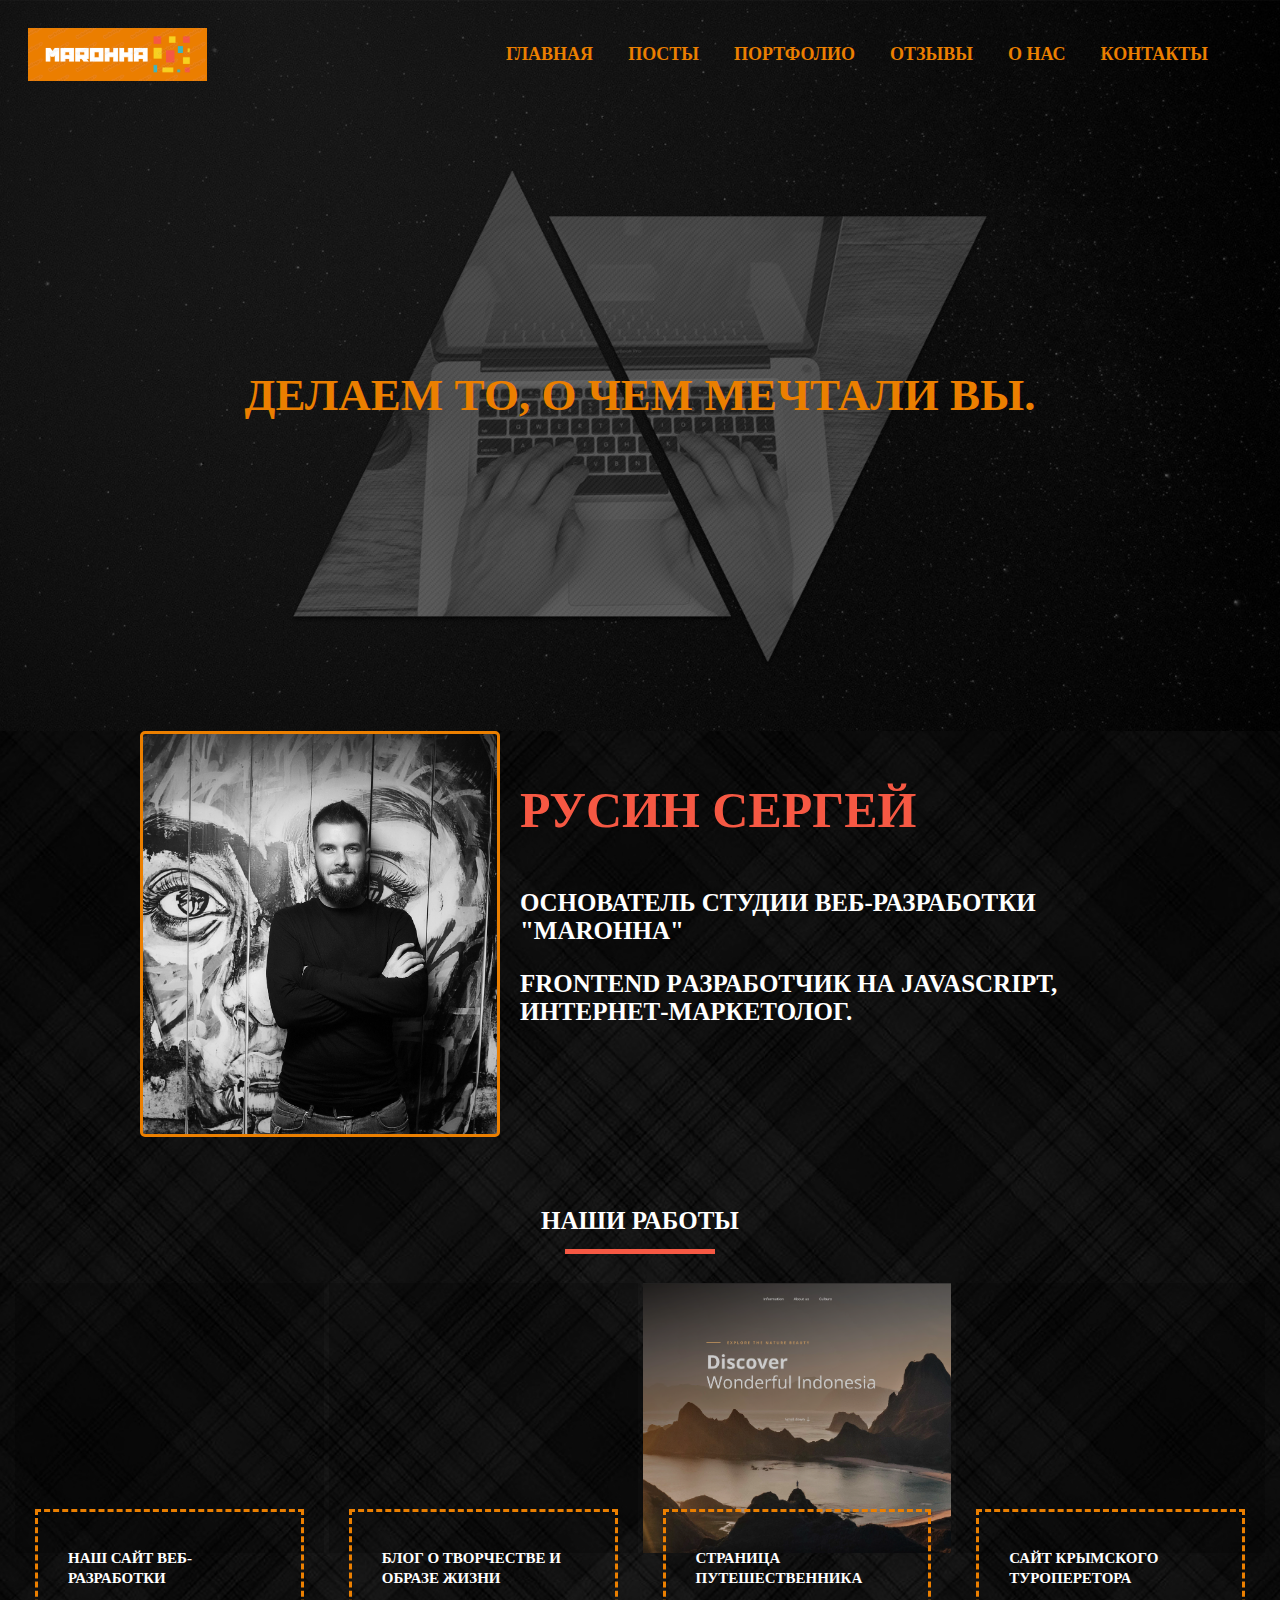
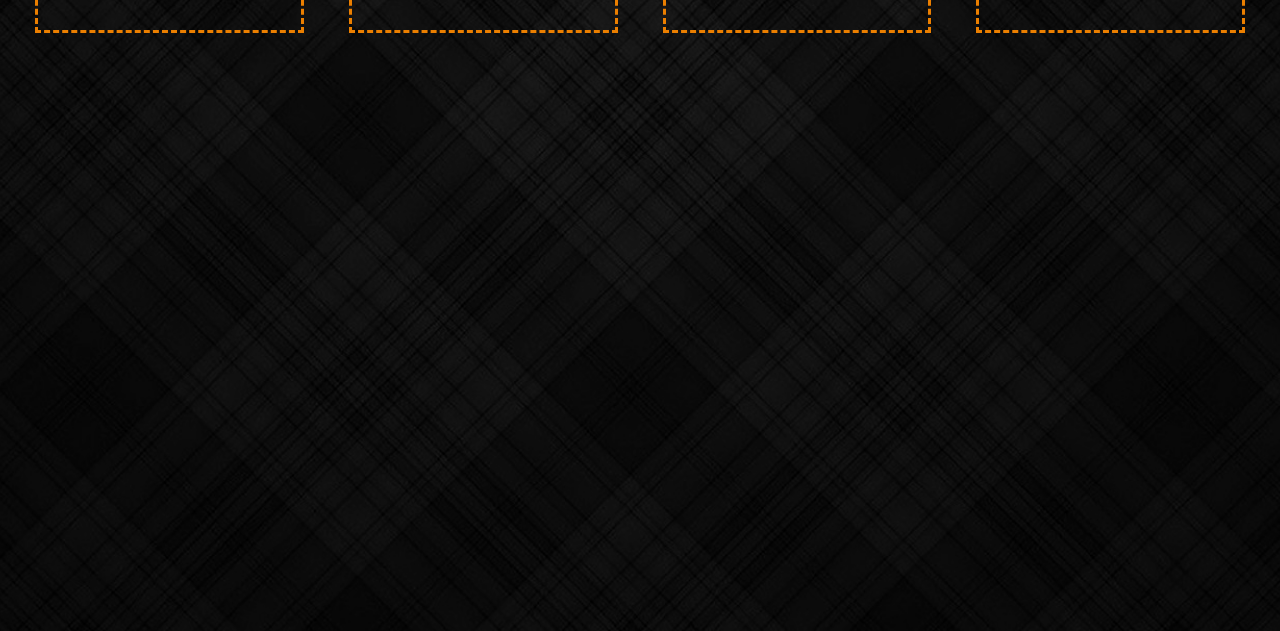
==== index.html @ a6548086 "Initial commit" ====
<!DOCTYPE html>
<html lang="ru">
<head>
    <meta charset="UTF-8">
    <meta name="viewport" content="width=device-width, initial-scale=1.0">
    <title>Marohha-HTML</title>
    <link rel="stylesheet" href="style.css">
</head>
<body>
    <!-- Оранжевый #EB7F00
    красный #F65843
    желтый #F65843
    синий #3FB5BF
    серый #262626 -->
    <header class="header">
        <div class="menu-burger">
            <ul class="humburger">
                <li class="humburger-line"></li>
                <li class="humburger-line"></li>
                <li class="humburger-line"></li>
            </ul>
        </div>
        <div class="header-content">
                <a href="#"><img src="img/Снимок экрана 2023-09-12 в 19.01.40.png" class="logo-header" alt="Logo Marohha"></a>
                <nav class="menu">
                    <ul class="menu-links">
                      <li class="menu-item">
                        <a class="menu-link" href="#0">Главная</a>
                      </li>
                      <li class="menu-item">
                        <a class="menu-link" href="#0">Посты</a>
                      </li>
                      <li class="menu-item">
                        <a class="menu-link" href="#0">Портфолио</a>
                      </li>
                      <li class="menu-item">
                        <a class="menu-link" href="#0">Отзывы</a>
                      </li>
                      <li class="menu-item">
                        <a class="menu-link" href="#0">О нас</a>
                      </li>
                      <li class="menu-item">
                        <a class="menu-link" href="#0">Контакты</a>
                      </li>
                    </ul>
                  </nav>    
        </div>
        <div class="title-box">
            <h1 class="title">Делаем то, о чем мечтали Вы.</h1>
        </div>
        
    </header>
    <main class="main-page">
        <div class="about-marohha">
            <div class="photo-marohha">
                <!-- <img src="img/IMG_6194.PNG" alt="" width="300px"> -->
            </div>
            <div class="text-marohha">
                <p class="Surname">Русин Сергей</p> 
                <p>Oснователь студии веб-разработки "Marohha"</p>
                <p>FrontEnd pазработчик на JavaScript, интернет-маркетолог.</p>
            </div>
        </div>
        <section class="trends">
            <div class="header-trends">
                <h2 class="header-trend">Наши работы</h2>
            </div>
            <div class="trends-cards">
                <div class="trend-card trend-card1" id="trend-card">
                    <div class="trend-card-content" >
                        <!-- <ul class="trend-card-links">
                          <li class="trend-card-link">
                            <a class="trend-card-link-item" href="#">Lifestyle</a>
                          </li>
                          <li class="trend-card-link">
                            <a class="trend-card-link-item" href="#">Interior</a>
                          </li>
                        </ul> -->
                        <h2 class="trend-card-header">
                          <label for="trend-card">
                            <a href="#0" class="trend-card-header-link">Наш сайт веб-разработки</a>
                        </label>
                        </h2>
                    </div>
                </div>
                <div class="trend-card trend-card2">
                    <div class="trend-card-content">
                        <!-- <ul class="trend-card-links">
                          <li class="trend-card-link">
                            <a class="trend-card-link-item" href="#">food</a>
                          </li>
                        </ul> -->
                        <h2 class="trend-card-header">
                          <a href="#0" class="trend-card-header-link">Блог о творчестве и образе жизни</a>
                        </h2>
                    </div>
                </div>
                <div class="trend-card trend-card3">
                    <div class="trend-card-content">
                        <!-- <ul class="trend-card-links">
                          <li class="trend-card-link">
                            <a class="trend-card-link-item" href="#">Lifestyle</a>
                          </li>
                          <li class="trend-card-link">
                            <a class="trend-card-link-item" href="#">Travel</a>
                          </li>
                        </ul> -->
                        <h2 class="trend-card-header">
                          <a href="#0" class="trend-card-header-link">Cтраница путешественника</a>
                        </h2>
                    </div>
                </div>
                <div class="trend-card trend-card4">
                    <div class="trend-card-content">
                        <!-- <ul class="trend-card-links">
                          <li class="trend-card-link">
                            <a class="trend-card-link-item" href="#">Food</a>
                          </li>
                          <li class="trend-card-link">
                            <a class="trend-card-link-item" href="#">Health</a>
                          </li>
                        </ul> -->
                        <h2 class="trend-card-header">
                          <a href="#0" class="trend-card-header-link">Сайт Крымского туроперетора</a>
                        </h2>
                    </div>
                </div>
            </div>
          </section>
    </main>
    <div class="menu-mobile">
        <div class="menu-icon ">
            <div class="menu-icon-main">

            </div>
            <div class="menu-mobile-link">
                <a href="#" class="menu-mobile-link">Главная</a>
            </div>
        </div>
        <div class="menu-icon ">
            <div class="menu-icon-portfolio">

            </div>
            <div class="menu-mobile-link">
                <a href="#" class="menu-mobile-link">Портфолио</a>
            </div>
        </div>
        <div class="menu-icon ">
            <div class="menu-icon-about">

            </div>
            <div class="menu-mobile-link">
                <a href="#" class="menu-mobile-link">О нас</a>
            </div>
        </div>
        <div class="menu-icon menu-icon4">
            <div class="menu-icon-contacts">

            </div>
            <div class="menu-mobile-link">
                <a href="#" class="menu-mobile-link">Контакты</a>
            </div>
        </div>

    </div>
</body>
</html>
---- style.css ----
body {
    margin: 0;
}

.header {
    background-image: url("img/1676330674_gagaru-club-p-oboi-na-planshet-estetichnie-gorizontalnie-50.jpg");
    background-position: center center;
    background-repeat: no-repeat;
    background-size: cover;
    text-align: center;
    padding: 28px;
    position: relative;
    z-index: 0;
  }
  
  .header::after {
    content: "";
    display: block;
  
    position: absolute;
    width: 100%;
    height: 100%;
    background-color: black;
    top: 0;
    left: 0;
    opacity: 0.6;
    z-index: 1;
  }
  
  .header-content {
    max-width: 1920px;
    height: 700px;
    display: flex;
    justify-content: space-between;
    margin: 0 auto;
    position: relative;
  }
  
  .logo-header {
    width: 179px;
    position: relative;
    z-index: 2;
  }

  .menu-burger {
    display: none;
  }

  .menu-links {
    display: flex;
    list-style-type: none;
    font-family: open-sans;
    font-weight: 600;
    font-style: bold;
    text-transform: uppercase;
    font-size: 18px;
    position: relative;
    z-index: 2;
    margin-right: 44px;
    margin-top: 16px;
  }
  
  .menu-item:nth-child(n + 2) {
    margin-left: 35px;
  }
  
  .menu-link {
    color: #EB7F00;
    text-decoration: none;
  }
  
  .menu-link:hover {
    color: #F65843;
  }

  .title-box {
    max-width: 100%;
    height: 100%;
    text-align: center;
    align-items: center;
    justify-content: center;
    margin-top: -400px;
    margin-bottom: 350px;
    z-index: 2;
    position: relative;
  }

  .title {
    font-family: open-sans;
    font-weight: 700;
    font-style: bold;
    color: #EB7F00;
    font-size: 45px;
    line-height: 75px;
    text-transform: uppercase;
    /* padding: 0;
    margin-top: -400px;
    text-align: center; */
    /* position: absolute; */
    z-index: 2;
  }
  
  .title:hover {
    transform: 
    perspective(400px) 
    scaleZ(1)
    translateZ(50px);
    color: #F65843;
  }

  .main-page {
    max-width: 1920px;
    height: 1500px;
    padding: 0 15px;
    display: block;
    margin: 0 auto;
    background-color: #262626;
    background-image: url("img/1586352375_24-p-chernie-foni-dlya-bizness-saitov-73.jpg");
    background-size: cover;
    background-position: center center;
    position: relative;
  }

  .main-page::after {
    content: "";
    display: block;
  
    position: absolute;
    width: 100%;
    height: 100%;
    background-color: black;
    top: 0;
    left: 0;
    opacity: 0.3;
    z-index: 1;
  }

  .about-marohha {
    max-width: 80%;
    display: flex;
    margin: -80px auto 0;
    z-index: 3;
    justify-content: center;
  }

  .photo-marohha {
    background-image: url("img/147D8E7A-5A10-4319-A1D5-1399D247BD0A.JPG");
    width: 500px;
    height: 400px;
    background-repeat: no-repeat;
    background-size: cover;
    
    border: 3px solid #EB7F00;
    border-radius: 5px;
    z-index: 3;
    overflow: hidden;
    -webkit-transition: all 0.5s ease;
    transition: all 0.5s ease;
  }

  .photo-marohha:hover {
   border: 3px solid #F65843;
   border-radius: 30%;
   -webkit-transform: rotate(360deg);
   transform: rotate(360deg);
  }


  .photo-marohha:hover {
    border: 3px solid #F65843;
  }

  .text-marohha {
    max-width: 70%;
    z-index: 3;
    font-family: open-sans, serif;
    font-weight: 600;
    font-style: bold;
    text-transform: uppercase;
    font-size: 25px;
    color: #fff;
    margin-left: 20px;
    display: block;
    align-items: center;
    justify-content: center;
  }

  .Surname {
    font-size: 50px;
    color: #F65843;
  }

  .Surname:hover {
    color: #EB7F00;
  }

  .header-trends {
    text-align: center;
    margin-top: 70px;
    z-index: 5;
  }

  .header-trend {
    text-transform: uppercase;
    font-family: open-sans;
    font-weight: 700;
    font-style: bold;
    text-transform: uppercase;
    font-size: 25px;
    color: #fff;
    z-index: 7;
    position: relative;
  }

  .header-trend::after {
    content: "";
    display: block;
    width: 150px;
    height: 5px;
    background-color: #F65843;
    margin: 14px auto 29px;
    z-index: 7;
  }

  .trends-cards {
    margin: 0;
    display: grid;
    width: 100%;
    grid-template-columns: repeat(4, 1fr);
    grid-template-rows: repeat(auto-fill);
    gap: 5px;
    z-index: 3;
  }

  .trend-card {
    width: 100%;
    height: 270px;
    position: relative;
    z-index: 0;
    box-sizing: border-box;
    z-index: 3;
  }

  /* .trend-card:hover {
    transform: 
    perspective(400px) 
    scaleZ(1)
    translateZ(30px);
  } */

  .trend-card::after {
    content: "";
    display: block;
    position: absolute;
    width: 100%;
    height: 100%;
    background-color: #000;
    opacity: 0.2;
    z-index: 4;
  }

  .trend-card1 {
    background-image: url("img/Снимок\ экрана\ 2023-09-13\ в\ 09.29.31.png");
    background-size: cover;
    background-repeat: no-repeat;
    background-position: center center;
  }

  .trend-card2 {
    background-image: url("img/Снимок\ экрана\ 2023-09-13\ в\ 09.29.41.png");
    background-size: cover;
    background-repeat: no-repeat;
    background-position: center center;
  }

  .trend-card3 {
    background-image: url("img/Снимок\ экрана\ 2023-09-13\ в\ 09.30.20.png");
    background-size: cover;
    background-repeat: no-repeat;
    background-position: center center;
  }

  .trend-card4 {
    background-image: url("img/Снимок\ экрана\ 2023-09-13\ в\ 09.32.57.png");
    background-size: cover;
    background-repeat: no-repeat;
    background-position: center center;
  }

  .trend-card-content {
    position: absolute;
    z-index: 2;
    padding: 30px;
    box-sizing: border-box;
    border: 3px dashed #EB7F00;
    text-align: left;
    justify-content: center;
    bottom: 20px;
    left: 20px;
    right: 20px;
    margin-bottom: -100px;
    z-index: 7;
  }

  .trend-card-content:hover {
    border: 3px solid #F65843;
  }

  .trend-card-links {
    display: flex;
    flex-wrap: wrap;
    list-style-type: none;
    padding: 0;
    margin: 0 0 7px 0;
  }

  .trend-card-header {
    font-family: open-sans;
    font-weight: 600;
    font-style: bold;
    text-transform: uppercase;
    font-size: 15px;
    line-height: 20px;
    color: #fff;
    margin-top: 6px;
  }

  .trend-card-header-link {
    text-decoration: none;
    color: #fff;
  }

  .trend-card-link:nth-child(n + 2) {
    margin-left: 20px;
  }

  .trend-card-link-item {
    text-decoration: none;
    font-family: open-sans;
    font-weight: 700;
    font-style: bold;
    text-transform: uppercase;
    font-size: 14px;
    color: #b59f5b;
  }

  .menu-mobile {
    display: none;
  }

  @media (max-width: 640px) {
    .title {
        font-size: 25px;
        line-height: 30px;
    }

    .trends-cards {
        grid-template-columns: repeat(1, 1fr);
      }

    .main-page {
        max-width: 640px;
        padding: 0 15px;
        display: block;
        margin: 58px auto;
        background-repeat: space;
        height: 100%;
      }

      .about-marohha {
        text-align: center;
        align-items: center;
        justify-content: center;
        max-width: 80%;
        display: block;
        margin: -100px auto 0;
        line-height: 24px;
      }

      .photo-marohha {
        background-image: url("img/147D8E7A-5A10-4319-A1D5-1399D247BD0A.JPG");
        width: 95%;
        height: 250px;
        background-position: center center;
        margin: 0 auto;
        position: relative;
        z-index: 5;
      }

      .text-marohha {
        margin: 0 auto;
        line-height: 25px;
        font-size: 18px;
        max-width: 90%;
        z-index: 7;
        position: relative;
      }

      .Surname {
        line-height: 50px;
        font-size: 30px;
        z-index: 7;
        position: relative;
      }
        

    .card {
        display: block;
        max-width: 640px;
      }

    .menu {
        display: none;
    }

    .menu-burger {
        display: flex;
    }

    .menu-burger {
        width: 30px;
        height: 30px;
        position: absolute;
        right: 40px;
        top: 20px;
        z-index: 2;
        margin-right: 20px;
       }

    .humburger {
        display: block;
    }

    .humburger-line {
        width: 30px;
        height: 4px;
        margin-top: 5px;
        background-color: #EB7F00;
        list-style-type: none;
    }

    .header-trend {
        font-size: 20px;
    }

    .header-trend::after {
        width: 100px;
        height: 3px;
    }

    .trend-card {
        margin-bottom: 100px;
    }

    .logo-header {
        width: 150px;
    }

    .trend-card-header {
        font-size: 13px;
    }

    .trend-card-content {
        padding: 25px 10px;
        align-items: center;
        text-align: center;
        border: 3px dashed #F65843;
    }

    .menu-mobile {
        width: 100%;
        height: 80px;
        background-color: #262626;
        position: fixed;
        bottom: 0;
        z-index: 10;
        display: grid;
        grid-template-columns: repeat(4, 1fr);
        grid-template-rows: repeat(auto-fill);
        gap: 0;
        box-sizing: border-box;
      }

      .menu-icon {
        width: 100%;
        height: 100%;
        display: block;
        align-items: center;
        justify-content: center;
        text-align: center;
        /* border: 3px solid #EB7F00;
        border-right: 0; */
        box-sizing: border-box;
      }

      /* .menu-icon4 {
        border-right: 3px solid #EB7F00;
      } */

      .menu-mobile-link {
        text-decoration: none;
        font-size: 12px;
        color: #F65843;
        font-family: open-sans;
        font-weight: 600;
        font-style: bold;
        text-transform: uppercase;
        margin-top: 5px;
      }

      .menu-icon-main {
        width: 100%;
        height: 70%;
        background-image: url("img/sidebar-top-svgrepo-com\ —\ копия.svg");
        background-repeat: no-repeat;
        background-size: contain;
        background-position: center;
      }

      .menu-icon-portfolio {
        width: 100%;
        height: 70%;
        background-image: url("img/portfolio-svgrepo-com\ \(1\)\ —\ копия.svg");
        background-repeat: no-repeat;
        background-size: contain;
        background-position: center;
      }

      .menu-icon-about {
        width: 100%;
        height: 70%;
        background-image: url("img/info-square-svgrepo-com\ \(2\).svg");
        background-repeat: no-repeat;
        background-size: contain;
        background-position: center;
      }

      .menu-icon-contacts {
        width: 100%;
        height: 70%;
        background-image: url("img/phone-office-svgrepo-com\ —\ копия.svg");
        background-repeat: no-repeat;
        background-size: contain;
        background-position: center;
      }


  }
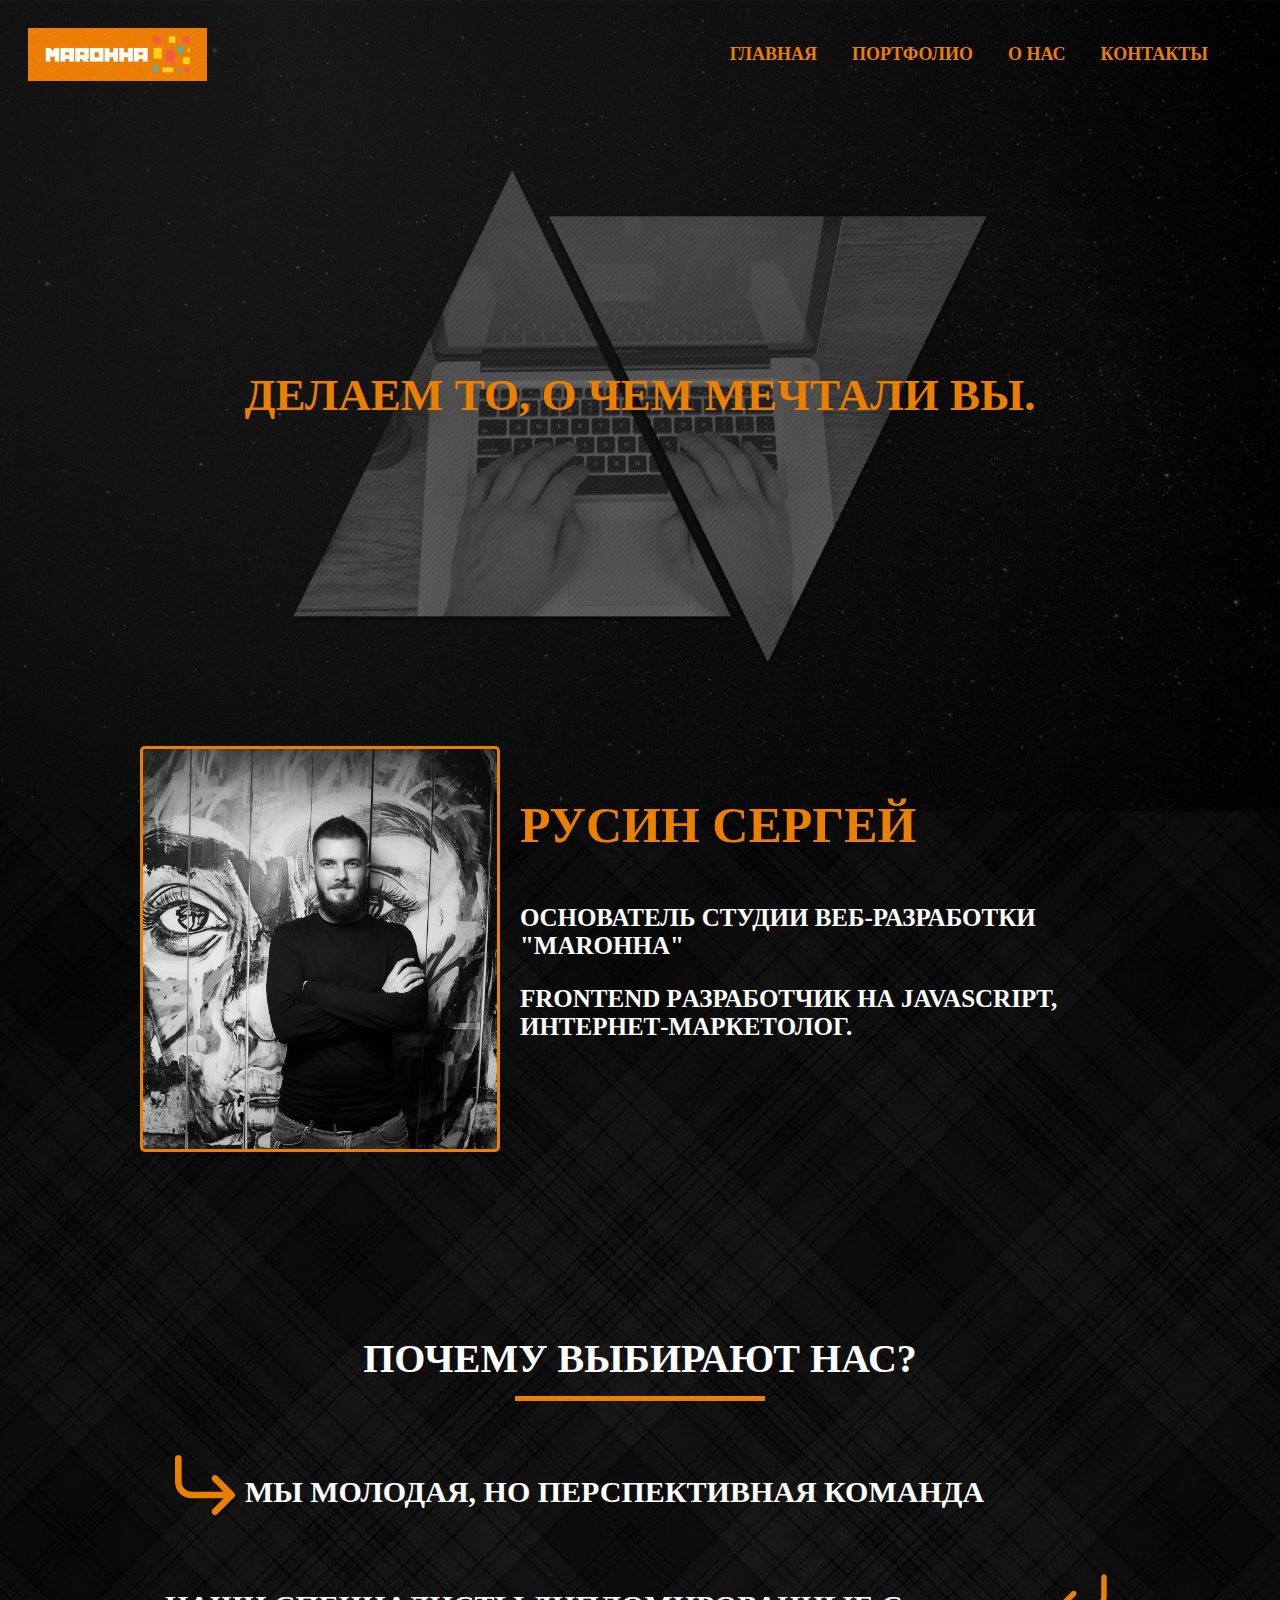
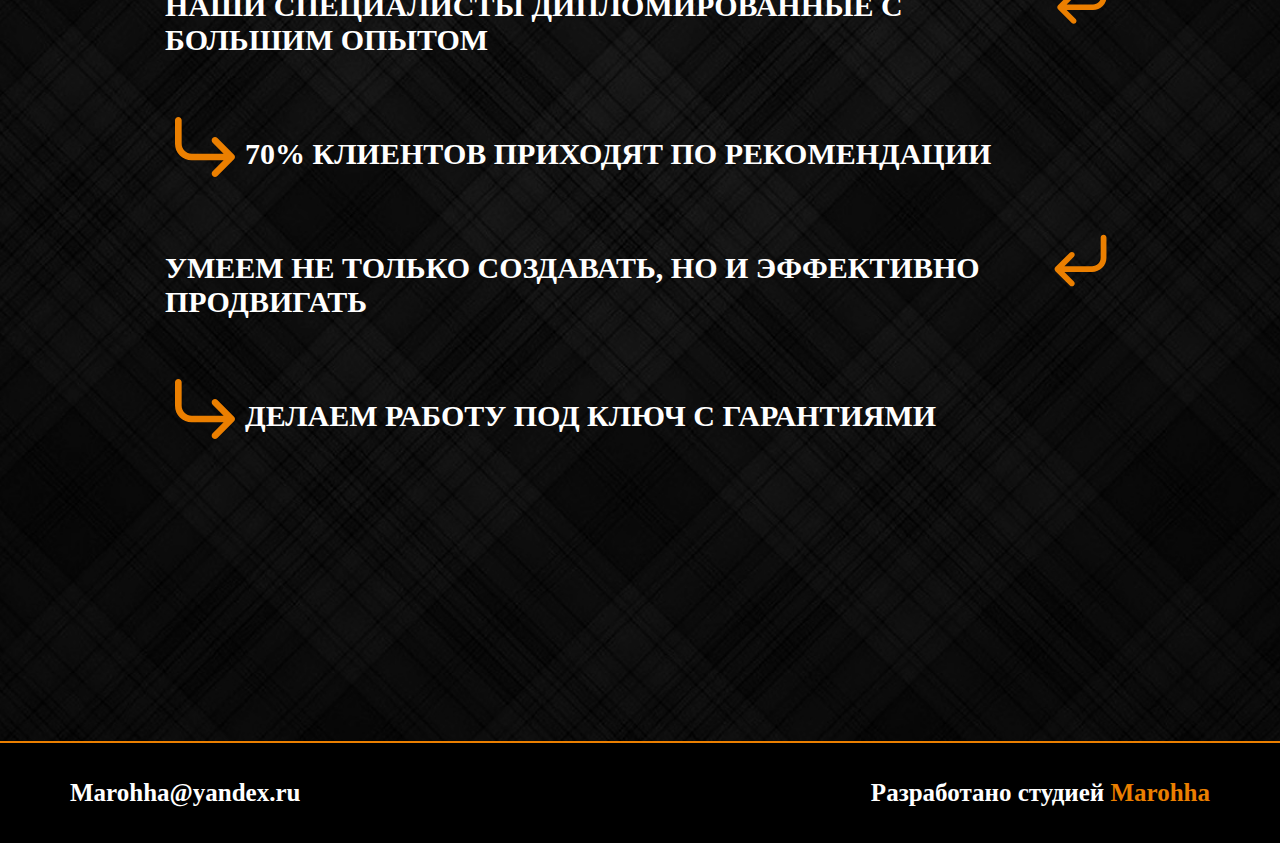
==== commit cae823ed: "contacts edit" ====
--- a/index.html
+++ b/index.html
@@ -25,25 +25,25 @@
                 <nav class="menu">
                     <ul class="menu-links">
                       <li class="menu-item">
-                        <a class="menu-link" href="#0">Главная</a>
+                        <a class="menu-link" href="index.html">Главная</a>
+                      </li>
+                      <!-- <li class="menu-item">
+                        <a class="menu-link" href="#0">Посты</a>
+                      </li> -->
+                      <li class="menu-item">
+                        <a class="menu-link" href="portfolio.html">Портфолио</a>
+                      </li>
+                      <!-- <li class="menu-item">
+                        <a class="menu-link" href="#0">Отзывы</a>
+                      </li> -->
+                      <li class="menu-item">
+                        <a class="menu-link" href="index.html">О нас</a>
                       </li>
                       <li class="menu-item">
-                        <a class="menu-link" href="#0">Посты</a>
-                      </li>
-                      <li class="menu-item">
-                        <a class="menu-link" href="#0">Портфолио</a>
-                      </li>
-                      <li class="menu-item">
-                        <a class="menu-link" href="#0">Отзывы</a>
-                      </li>
-                      <li class="menu-item">
-                        <a class="menu-link" href="#0">О нас</a>
-                      </li>
-                      <li class="menu-item">
-                        <a class="menu-link" href="#0">Контакты</a>
+                        <a class="menu-link" href="contacts.html">Контакты</a>
                       </li>
                     </ul>
-                  </nav>    
+                </nav>     
         </div>
         <div class="title-box">
             <h1 class="title">Делаем то, о чем мечтали Вы.</h1>
@@ -63,70 +63,44 @@
         </div>
         <section class="trends">
             <div class="header-trends">
-                <h2 class="header-trend">Наши работы</h2>
+                <h2 class="header-choice">Почему выбирают нас?</h2>
             </div>
-            <div class="trends-cards">
-                <div class="trend-card trend-card1" id="trend-card">
-                    <div class="trend-card-content" >
-                        <!-- <ul class="trend-card-links">
-                          <li class="trend-card-link">
-                            <a class="trend-card-link-item" href="#">Lifestyle</a>
-                          </li>
-                          <li class="trend-card-link">
-                            <a class="trend-card-link-item" href="#">Interior</a>
-                          </li>
-                        </ul> -->
-                        <h2 class="trend-card-header">
-                          <label for="trend-card">
-                            <a href="#0" class="trend-card-header-link">Наш сайт веб-разработки</a>
-                        </label>
-                        </h2>
-                    </div>
+            <div class="your-choice-left">
+                <div class="choice-logo-left">
                 </div>
-                <div class="trend-card trend-card2">
-                    <div class="trend-card-content">
-                        <!-- <ul class="trend-card-links">
-                          <li class="trend-card-link">
-                            <a class="trend-card-link-item" href="#">food</a>
-                          </li>
-                        </ul> -->
-                        <h2 class="trend-card-header">
-                          <a href="#0" class="trend-card-header-link">Блог о творчестве и образе жизни</a>
-                        </h2>
-                    </div>
-                </div>
-                <div class="trend-card trend-card3">
-                    <div class="trend-card-content">
-                        <!-- <ul class="trend-card-links">
-                          <li class="trend-card-link">
-                            <a class="trend-card-link-item" href="#">Lifestyle</a>
-                          </li>
-                          <li class="trend-card-link">
-                            <a class="trend-card-link-item" href="#">Travel</a>
-                          </li>
-                        </ul> -->
-                        <h2 class="trend-card-header">
-                          <a href="#0" class="trend-card-header-link">Cтраница путешественника</a>
-                        </h2>
-                    </div>
-                </div>
-                <div class="trend-card trend-card4">
-                    <div class="trend-card-content">
-                        <!-- <ul class="trend-card-links">
-                          <li class="trend-card-link">
-                            <a class="trend-card-link-item" href="#">Food</a>
-                          </li>
-                          <li class="trend-card-link">
-                            <a class="trend-card-link-item" href="#">Health</a>
-                          </li>
-                        </ul> -->
-                        <h2 class="trend-card-header">
-                          <a href="#0" class="trend-card-header-link">Сайт Крымского туроперетора</a>
-                        </h2>
-                    </div>
+                <div class="choice-text-left">
+                    <p>Мы молодая, но перспективная команда</p>
                 </div>
             </div>
-          </section>
+            <div class="your-choice-right">
+                <div class="choice-text-right">
+                    <p>Наши специалисты дипломированные с большим опытом</p>
+                </div>
+                <div class="choice-logo-right">
+                </div>
+            </div>
+            <div class="your-choice-left">
+                <div class="choice-logo-left">
+                </div>
+                <div class="choice-text-left">
+                    <p>70% клиентов приходят по рекомендации</p>
+                </div>
+            </div>
+            <div class="your-choice-right">
+                <div class="choice-text-right">
+                    <p>Умеем не только создавать, но и эффективно продвигать</p>
+                </div>
+                <div class="choice-logo-right">
+                </div>
+            </div>
+            <div class="your-choice-left">
+                <div class="choice-logo-left">
+                </div>
+                <div class="choice-text-left">
+                    <p>Делаем работу под ключ с гарантиями</p>
+                </div>
+            </div>
+        </section>
     </main>
     <div class="menu-mobile">
         <div class="menu-icon ">
@@ -134,7 +108,7 @@
 
             </div>
             <div class="menu-mobile-link">
-                <a href="#" class="menu-mobile-link">Главная</a>
+                <a href="index.html" class="menu-mobile-link">Главная</a>
             </div>
         </div>
         <div class="menu-icon ">
@@ -142,7 +116,7 @@
 
             </div>
             <div class="menu-mobile-link">
-                <a href="#" class="menu-mobile-link">Портфолио</a>
+                <a href="portfolio.html" class="menu-mobile-link">Портфолио</a>
             </div>
         </div>
         <div class="menu-icon ">
@@ -150,7 +124,7 @@
 
             </div>
             <div class="menu-mobile-link">
-                <a href="#" class="menu-mobile-link">О нас</a>
+                <a href="index.html" class="menu-mobile-link">О нас</a>
             </div>
         </div>
         <div class="menu-icon menu-icon4">
@@ -158,10 +132,20 @@
 
             </div>
             <div class="menu-mobile-link">
-                <a href="#" class="menu-mobile-link">Контакты</a>
+                <a href="contacts.html" class="menu-mobile-link">Контакты</a>
             </div>
         </div>
 
     </div>
+    <footer class="footer">
+        <div class="footer-box">
+            <div>
+                <p>Marohha@yandex.ru</p>
+            </div>
+            <div>
+                <p>Разработано студией <a class="footer-link" href="index.html">Marohha</a></p>
+            </div>
+        </div>
+    </footer>
 </body>
 </html>--- a/style.css
+++ b/style.css
@@ -26,6 +26,19 @@
     opacity: 0.6;
     z-index: 1;
   }
+
+  .header-page {
+    background-color: #000;
+    width: 100%;
+    height: 80px;
+    position: relative;
+    z-index: 0;
+    padding: 20px;
+    box-sizing: border-box;
+    top: 0;
+    left: 0;
+    
+  }
   
   .header-content {
     max-width: 1920px;
@@ -70,7 +83,7 @@
   }
   
   .menu-link:hover {
-    color: #F65843;
+    color: #fff;
   }
 
   .title-box {
@@ -105,13 +118,13 @@
     perspective(400px) 
     scaleZ(1)
     translateZ(50px);
-    color: #F65843;
+    color: #fff;
   }
 
   .main-page {
     max-width: 1920px;
     height: 1500px;
-    padding: 0 15px;
+    padding: 15px;
     display: block;
     margin: 0 auto;
     background-color: #262626;
@@ -138,7 +151,7 @@
   .about-marohha {
     max-width: 80%;
     display: flex;
-    margin: -80px auto 0;
+    margin: -80px auto 150px;
     z-index: 3;
     justify-content: center;
   }
@@ -159,7 +172,7 @@
   }
 
   .photo-marohha:hover {
-   border: 3px solid #F65843;
+   border: 3px solid #fff;
    border-radius: 30%;
    -webkit-transform: rotate(360deg);
    transform: rotate(360deg);
@@ -167,7 +180,7 @@
 
 
   .photo-marohha:hover {
-    border: 3px solid #F65843;
+    border: 3px solid #fff;
   }
 
   .text-marohha {
@@ -187,17 +200,104 @@
 
   .Surname {
     font-size: 50px;
-    color: #F65843;
+    color: #EB7F00;
   }
 
   .Surname:hover {
-    color: #EB7F00;
+    color: #fff;
+  }
+
+  .header-choice {
+    text-transform: uppercase;
+    font-family: open-sans;
+    font-weight: 700;
+    font-style: bold;
+    text-transform: uppercase;
+    font-size: 40px;
+    color: #fff;
+    z-index: 7;
+    position: relative;
+  }
+
+  .header-choice::after {
+    content: "";
+    display: block;
+    width: 250px;
+    height: 5px;
+    background-color: #EB7F00;
+    margin: 14px auto 29px;
+    z-index: 7;
+  }
+
+  .your-choice-left {
+    width: 100%;
+    height: 100%;
+    padding: 10px 150px;
+    display: flex;
+    box-sizing: border-box;
+    align-items: left;
+    justify-content: left;
+  }
+
+  .your-choice-right {
+    width: 100%;
+    height: 100%;
+    padding: 10px 150px;
+    display: flex;
+    box-sizing: border-box;
+    align-items: right;
+    justify-content: right;
+  }
+
+  .choice-logo-left {
+    width: 80px;
+    height: 80px;
+    background-image: url("img/arrow-turn-down-right-svgrepo-com.svg");
+    background-size: contain;
+    background-repeat: no-repeat;
+    background-position: center;
+    z-index: 7;
+  }
+
+  .choice-logo-right {
+    width: 80px;
+    height: 80px;
+    background-image: url("img/arrow-turn-down-left-svgrepo-com.svg");
+    background-size: contain;
+    background-repeat: no-repeat;
+    background-position: center;
+    z-index: 7;
+  }
+
+  .choice-text-left {
+    text-transform: uppercase;
+    font-family: open-sans;
+    font-weight: 700;
+    font-style: bold;
+    text-transform: uppercase;
+    font-size: 30px;
+    color: #fff;
+    z-index: 7;
+    position: relative;
+  }
+
+  .choice-text-right {
+    text-transform: uppercase;
+    font-family: open-sans;
+    font-weight: 700;
+    font-style: bold;
+    text-transform: uppercase;
+    font-size: 30px;
+    color: #fff;
+    z-index: 7;
+    position: relative;
   }
 
   .header-trends {
     text-align: center;
-    margin-top: 70px;
+    margin-top: 0;
     z-index: 5;
+    padding-top: 20px;
   }
 
   .header-trend {
@@ -217,16 +317,21 @@
     display: block;
     width: 150px;
     height: 5px;
-    background-color: #F65843;
+    background-color: #EB7F00;
     margin: 14px auto 29px;
     z-index: 7;
+  }
+
+  .trends {
+    margin-top: -20px;
+    position: relative;
   }
 
   .trends-cards {
     margin: 0;
     display: grid;
     width: 100%;
-    grid-template-columns: repeat(4, 1fr);
+    grid-template-columns: repeat(2, 2fr);
     grid-template-rows: repeat(auto-fill);
     gap: 5px;
     z-index: 3;
@@ -234,11 +339,12 @@
 
   .trend-card {
     width: 100%;
-    height: 270px;
+    height: 500px;
     position: relative;
     z-index: 0;
     box-sizing: border-box;
     z-index: 3;
+    margin-bottom: 200px;
   }
 
   /* .trend-card:hover {
@@ -290,10 +396,10 @@
   .trend-card-content {
     position: absolute;
     z-index: 2;
-    padding: 30px;
+    padding: 30px 20px;
     box-sizing: border-box;
-    border: 3px dashed #EB7F00;
-    text-align: left;
+    border: 3px solid #EB7F00;
+    text-align: center;
     justify-content: center;
     bottom: 20px;
     left: 20px;
@@ -303,7 +409,7 @@
   }
 
   .trend-card-content:hover {
-    border: 3px solid #F65843;
+    border: 3px dashed #fff;
   }
 
   .trend-card-links {
@@ -319,7 +425,7 @@
     font-weight: 600;
     font-style: bold;
     text-transform: uppercase;
-    font-size: 15px;
+    font-size: 16px;
     line-height: 20px;
     color: #fff;
     margin-top: 6px;
@@ -346,6 +452,58 @@
 
   .menu-mobile {
     display: none;
+  }
+
+  .contacts {
+    margin-top: 100px;
+    display: flex;
+    justify-content: space-around;
+    align-items: center;
+  }
+
+  .contacts-text {
+    font-family: open-sans;
+    font-weight: 700;
+    font-style: bold;
+    font-size: 25px;
+    color: #fff;
+    z-index: 7;
+    position: relative;
+  }
+
+  .map {
+    z-index: 4;
+    position: relative;
+    border: 3px solid #EB7F00;
+  }
+
+  .footer {
+    width: 100%;
+    height: 100px;
+    background-color: #000;
+    margin-top: 0;
+    display: flex;
+    border-top: 2px solid #EB7F00;
+
+  }
+
+  .footer-box {
+    width: 100%;
+    padding: 10px 70px;
+    font-family: open-sans;
+    font-weight: 700;
+    font-style: bold;
+    font-size: 25px;
+    color: #fff;
+    display: flex;
+    align-items: center;
+    justify-content: space-between;
+    
+  }
+
+  .footer-link {
+    text-decoration: none;
+    color: #EB7F00
   }
 
   @media (max-width: 640px) {
@@ -354,15 +512,20 @@
         line-height: 30px;
     }
 
+    .header-page {
+        margin-bottom: 20px;
+    }
+
     .trends-cards {
         grid-template-columns: repeat(1, 1fr);
+        padding-bottom: 90px;
       }
 
     .main-page {
         max-width: 640px;
         padding: 0 15px;
         display: block;
-        margin: 58px auto;
+        margin: 0 auto;
         background-repeat: space;
         height: 100%;
       }
@@ -373,8 +536,9 @@
         justify-content: center;
         max-width: 80%;
         display: block;
-        margin: -100px auto 0;
+        margin: -100px auto 20px;
         line-height: 24px;
+        padding-bottom: 70px;
       }
 
       .photo-marohha {
@@ -450,6 +614,8 @@
 
     .trend-card {
         margin-bottom: 100px;
+        width: 100%;
+        max-height: 300px;
     }
 
     .logo-header {
@@ -464,12 +630,51 @@
         padding: 25px 10px;
         align-items: center;
         text-align: center;
-        border: 3px dashed #F65843;
-    }
+        border: 3px solid #EB7F00;
+    }
+
+    .header-choice {
+        font-weight: 600;
+        font-size: 17px;
+      }
+    
+      .header-choice::after {
+        width: 150px;
+        height: 3px;
+      }
+    
+      .your-choice-left {
+        padding: 10px 50px;
+      }
+    
+      .your-choice-right {
+        padding: 10px 50px;
+      }
+    
+      .choice-logo-left {
+        width: 60px;
+        height: 60px;
+      }
+    
+      .choice-logo-right {
+        width: 80px;
+        height: 80px;
+      }
+    
+      .choice-text-left {
+        font-size: 15px;
+        text-align: left;
+      }
+
+      .choice-text-right {
+        font-size: 15px;
+        text-align: right;
+      }
 
     .menu-mobile {
         width: 100%;
-        height: 80px;
+        height: 70px;
+        padding: 10px;
         background-color: #262626;
         position: fixed;
         bottom: 0;
@@ -499,10 +704,10 @@
 
       .menu-mobile-link {
         text-decoration: none;
-        font-size: 12px;
-        color: #F65843;
+        font-size: 10px;
+        color: #fff;
         font-family: open-sans;
-        font-weight: 600;
+        font-weight: 400;
         font-style: bold;
         text-transform: uppercase;
         margin-top: 5px;
@@ -538,11 +743,34 @@
       .menu-icon-contacts {
         width: 100%;
         height: 70%;
-        background-image: url("img/phone-office-svgrepo-com\ —\ копия.svg");
+        background-image: url("img/contacts-svgrepo-com\ —\ копия\ 3.svg");
         background-repeat: no-repeat;
         background-size: contain;
         background-position: center;
       }
 
+      .trend-card::after {
+        display: none;
+      }
+
+      .contacts {
+        margin-top: 70px;
+        padding-bottom: 100px;
+        display: block;
+      }
+    
+      .contacts-text {
+        font-weight: 400;
+        font-size: 15px;
+      }
+    
+      .map {
+        width: 100%;
+      }
+    
+      .footer {
+        display: none;
+      }
+    
 
   }